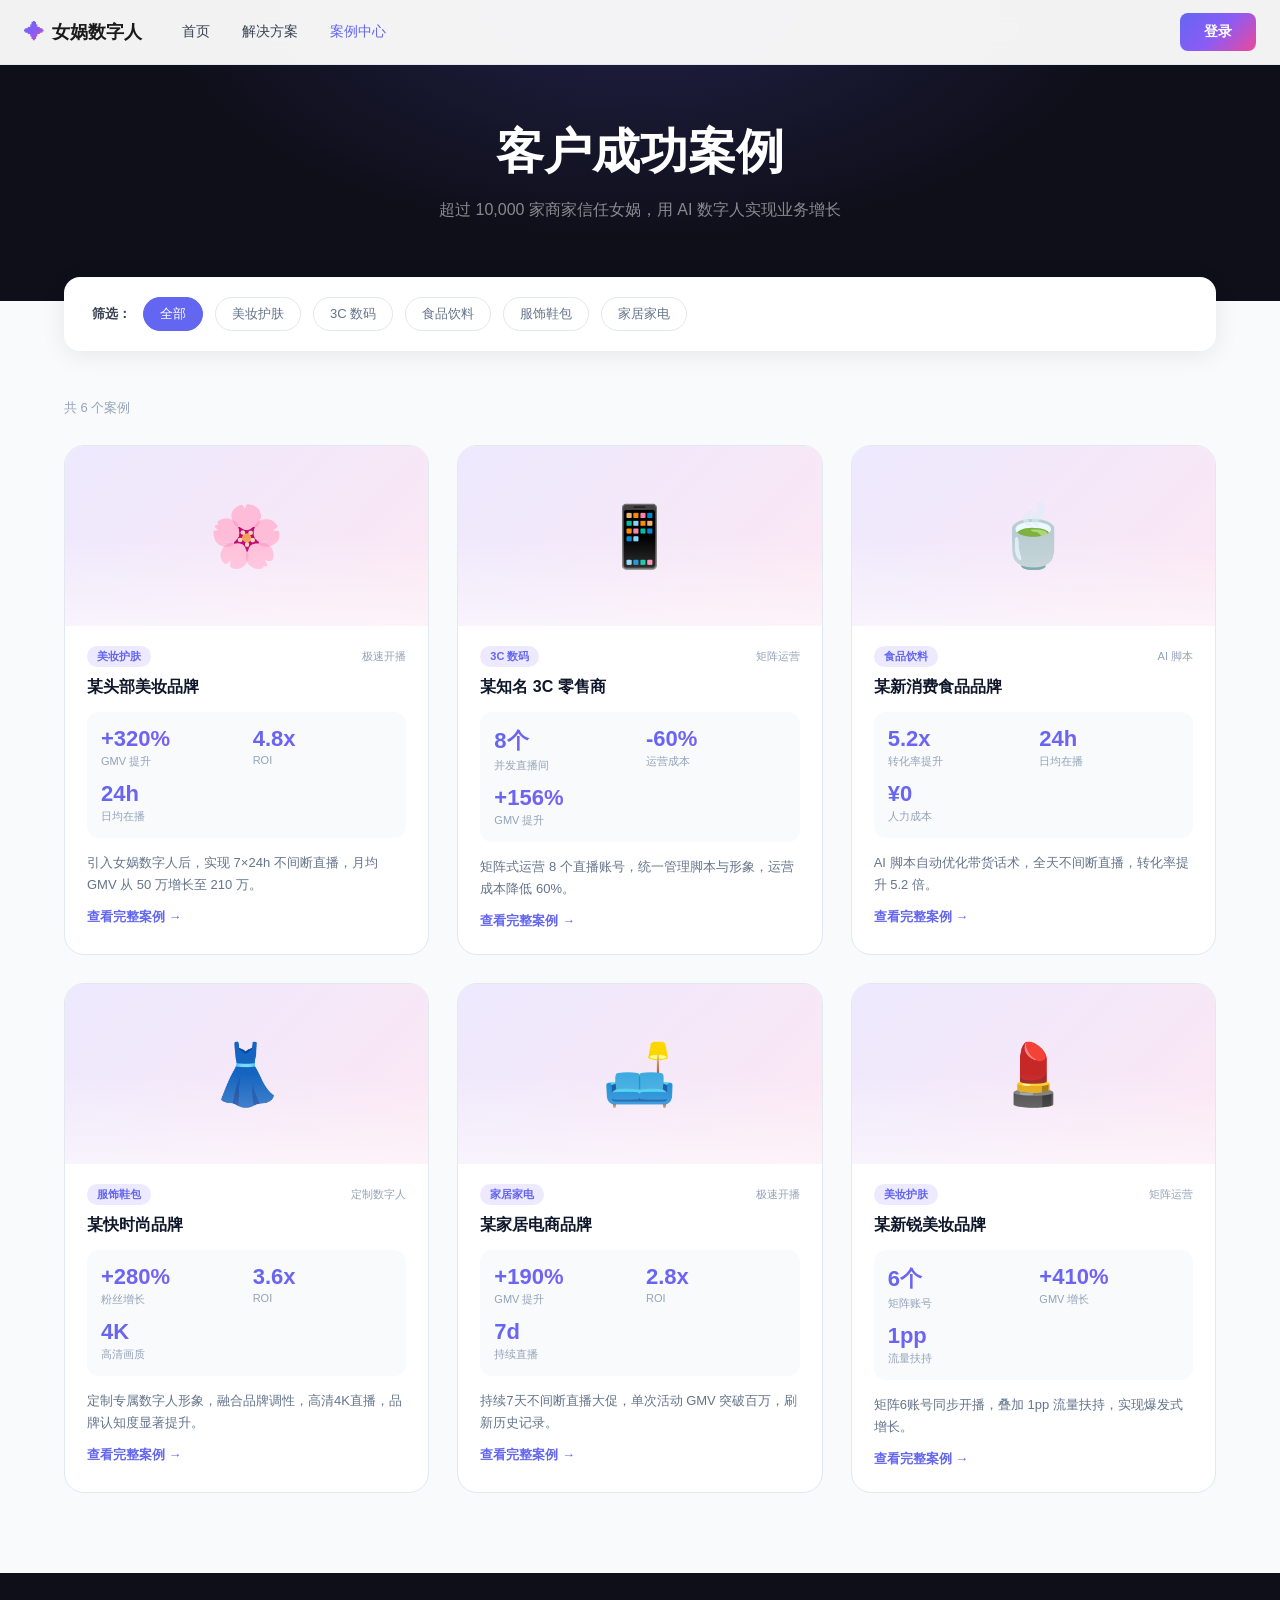
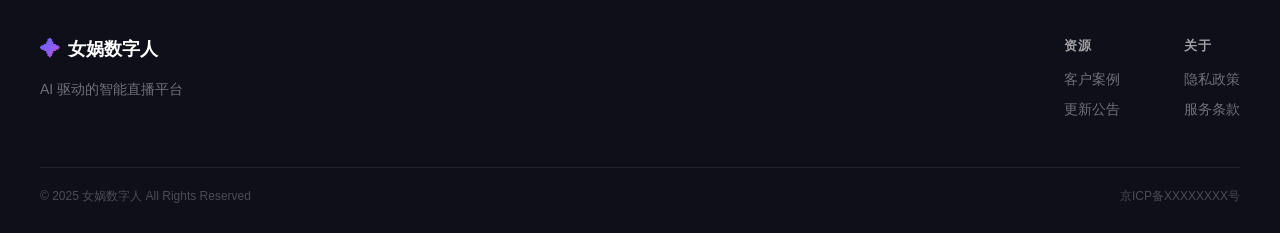
==== cases.html @ c49b46d4 "feat: nvwa prototype v4 - official website prototype" ====
<!DOCTYPE html>
<html lang="zh-CN">
<head>
  <meta charset="UTF-8" />
  <meta name="viewport" content="width=device-width, initial-scale=1.0" />
  <title>案例中心 — 女娲数字人</title>
  <link rel="stylesheet" href="style.css" />
  <style>
    body { background: #f8fafc; }

    /* Hero */
    .cases-hero { background: var(--dark); padding: 120px 24px 80px; text-align: center; position: relative; overflow: hidden; }
    .cases-hero::before { content:''; position:absolute; inset:0; background: radial-gradient(ellipse 800px 400px at 50% 0%, rgba(99,102,241,.2) 0%, transparent 60%); }
    .cases-hero h1 { font-size: 48px; font-weight: 800; color: #fff; margin-bottom: 16px; position: relative; }
    .cases-hero p { font-size: 16px; color: rgba(255,255,255,.5); position: relative; }

    /* Filter */
    .filter-bar { max-width: 1200px; margin: -24px auto 0; padding: 0 24px; position: relative; z-index: 2; }
    .filter-inner { background: #fff; border-radius: 16px; padding: 20px 28px; box-shadow: 0 4px 24px rgba(0,0,0,.08); display: flex; align-items: center; gap: 12px; flex-wrap: wrap; }
    .filter-label { font-size: 13px; font-weight: 600; color: #374151; flex-shrink: 0; }
    .filter-btn { padding: 7px 16px; border-radius: 50px; font-size: 13px; font-weight: 500; border: 1.5px solid #e2e8f0; background: #fff; color: #64748b; cursor: pointer; transition: all .15s; }
    .filter-btn:hover { border-color: #6366f1; color: #6366f1; }
    .filter-btn.active { background: #6366f1; border-color: #6366f1; color: #fff; }

    /* Grid */
    .cases-main { max-width: 1200px; margin: 48px auto 80px; padding: 0 24px; }
    .cases-count { font-size: 13px; color: #94a3b8; margin-bottom: 28px; }
    .cases-grid-main { display: grid; grid-template-columns: repeat(3, 1fr); gap: 28px; }
    @media (max-width: 1000px) { .cases-grid-main { grid-template-columns: repeat(2, 1fr); } }
    @media (max-width: 600px) { .cases-grid-main { grid-template-columns: 1fr; } }

    .case-card-main {
      background: #fff;
      border: 1.5px solid #e2e8f0;
      border-radius: 20px;
      overflow: hidden;
      cursor: pointer;
      transition: all .25s;
    }
    .case-card-main:hover { border-color: #6366f1; transform: translateY(-4px); box-shadow: 0 16px 48px rgba(99,102,241,.1); }

    .case-card-img {
      height: 180px;
      background: linear-gradient(135deg, #ede9fe 0%, #fce7f3 100%);
      display: flex;
      align-items: center;
      justify-content: center;
      font-size: 60px;
      position: relative;
      overflow: hidden;
    }
    .case-card-img::after {
      content: '';
      position: absolute;
      inset: 0;
      background: linear-gradient(0deg, rgba(255,255,255,.5) 0%, transparent 50%);
    }

    .case-card-body { padding: 20px 22px 24px; }
    .case-card-header { display: flex; align-items: center; justify-content: space-between; margin-bottom: 10px; }
    .case-card-industry { font-size: 11px; background: #ede9fe; color: #6366f1; padding: 3px 10px; border-radius: 50px; font-weight: 600; }
    .case-card-type { font-size: 11px; color: #94a3b8; }
    .case-card-name { font-size: 16px; font-weight: 700; color: #0f172a; margin-bottom: 14px; }
    .case-card-metrics { display: grid; grid-template-columns: 1fr 1fr; gap: 12px; margin-bottom: 14px; padding: 14px; background: #f8fafc; border-radius: 12px; }
    .ccm-val { font-size: 22px; font-weight: 800; background: linear-gradient(135deg,#6366f1,#8b5cf6); -webkit-background-clip: text; -webkit-text-fill-color: transparent; background-clip: text; }
    .ccm-label { font-size: 11px; color: #94a3b8; margin-top: 2px; }
    .case-card-desc { font-size: 13px; color: #64748b; line-height: 1.7; }
    .case-read-more { display: inline-block; margin-top: 12px; font-size: 13px; color: #6366f1; font-weight: 600; }

    /* Detail modal */
    .detail-modal-overlay {
      position: fixed; inset: 0; background: rgba(0,0,0,.55); backdrop-filter: blur(4px);
      z-index: 9999; display: flex; align-items: center; justify-content: center;
      animation: fadeIn .2s;
    }
    .detail-modal {
      background: #fff; border-radius: 24px; width: calc(100% - 48px); max-width: 760px;
      max-height: 85vh; overflow-y: auto; padding: 48px; position: relative;
      animation: slideUp .3s ease;
    }
    .dm-close { position: absolute; top: 16px; right: 20px; font-size: 24px; color: #94a3b8; background: none; border: none; cursor: pointer; line-height: 1; }
    .dm-close:hover { color: #374151; }
    .dm-industry { display: inline-block; font-size: 12px; background: #ede9fe; color: #6366f1; padding: 4px 12px; border-radius: 50px; margin-bottom: 16px; font-weight: 600; }
    .dm-title { font-size: 28px; font-weight: 800; color: #0f172a; margin-bottom: 12px; }
    .dm-sub { font-size: 14px; color: #64748b; margin-bottom: 32px; line-height: 1.7; }
    .dm-metrics { display: grid; grid-template-columns: repeat(3, 1fr); gap: 16px; margin-bottom: 32px; }
    .dm-metric { background: #f8fafc; border-radius: 12px; padding: 16px; text-align: center; }
    .dm-metric-val { font-size: 24px; font-weight: 800; background: linear-gradient(135deg,#6366f1,#8b5cf6); -webkit-background-clip: text; -webkit-text-fill-color: transparent; background-clip: text; }
    .dm-metric-label { font-size: 12px; color: #94a3b8; margin-top: 4px; }
    .dm-section { font-size: 16px; font-weight: 700; color: #0f172a; margin-bottom: 12px; }
    .dm-body { font-size: 14px; color: #374151; line-height: 1.9; }

    @keyframes slideUp { from { opacity: 0; transform: translateY(24px); } to { opacity: 1; transform: translateY(0); } }
    @keyframes fadeIn { from { opacity: 0; } to { opacity: 1; } }
  </style>
</head>
<body>

<!-- Navbar -->
<header class="navbar" id="navbar">
  <div class="navbar-inner">
    <a href="index.html" class="nav-logo">
      <span class="logo-icon">✦</span>
      <span class="logo-text">女娲数字人</span>
    </a>
    <nav class="nav-links">
      <a href="index.html" class="nav-link">首页</a>
      <a href="solution.html" class="nav-link">解决方案</a>
      <a href="cases.html" class="nav-link active">案例中心</a>
    </nav>
    <div class="nav-cta">
      <div id="navLoggedOut"><button class="btn-primary" onclick="goLogin()">登录</button></div>
      <div id="navLoggedIn" style="display:none;align-items:center;gap:12px">
        <a href="console.html" class="btn-outline">控制台</a>
      </div>
    </div>
  </div>
</header>

<!-- Hero -->
<div class="cases-hero">
  <h1>客户成功案例</h1>
  <p>超过 10,000 家商家信任女娲，用 AI 数字人实现业务增长</p>
</div>

<!-- Filter -->
<div class="filter-bar">
  <div class="filter-inner">
    <span class="filter-label">筛选：</span>
    <button class="filter-btn active" onclick="filterCases('all', this)">全部</button>
    <button class="filter-btn" onclick="filterCases('beauty', this)">美妆护肤</button>
    <button class="filter-btn" onclick="filterCases('3c', this)">3C 数码</button>
    <button class="filter-btn" onclick="filterCases('food', this)">食品饮料</button>
    <button class="filter-btn" onclick="filterCases('fashion', this)">服饰鞋包</button>
    <button class="filter-btn" onclick="filterCases('home', this)">家居家电</button>
  </div>
</div>

<!-- Grid -->
<div class="cases-main">
  <div class="cases-count" id="casesCount">共 6 个案例</div>
  <div class="cases-grid-main" id="casesGrid">
    <!-- rendered by JS -->
  </div>
</div>

<!-- Detail modal -->
<div id="detailModal" style="display:none"></div>

<!-- Footer -->
<footer class="footer">
  <div class="footer-inner">
    <div class="footer-brand">
      <div class="footer-logo"><span class="logo-icon">✦</span><span class="logo-text">女娲数字人</span></div>
      <p class="footer-desc">AI 驱动的智能直播平台</p>
    </div>
    <div class="footer-links">
      <div class="footer-col">
        <h5>资源</h5>
        <a href="cases.html">客户案例</a>
        <a href="#">更新公告</a>
      </div>
      <div class="footer-col">
        <h5>关于</h5>
        <a href="privacy.html">隐私政策</a>
        <a href="terms.html">服务条款</a>
      </div>
    </div>
  </div>
  <div class="footer-bottom">
    <span>© 2025 女娲数字人 All Rights Reserved</span>
    <span>京ICP备XXXXXXXX号</span>
  </div>
</footer>

<script src="app.js"></script>
<script>
const CASES_DATA = [
  { id: 'case1', category: 'beauty', emoji: '🌸', industry: '美妆护肤', type: '极速开播', name: '某头部美妆品牌', metrics: ['+320%', '4.8x', '24h'], metricLabels: ['GMV 提升', 'ROI', '日均在播'], desc: '引入女娲数字人后，实现 7×24h 不间断直播，月均 GMV 从 50 万增长至 210 万。', detail: '该品牌原有直播团队每日只能播出8小时，引入女娲数字人后实现全天候直播，配合AI脚本优化，ROI从1.5提升至4.8，月均GMV从50万增至210万元。' },
  { id: 'case2', category: '3c', emoji: '📱', industry: '3C 数码', type: '矩阵运营', name: '某知名 3C 零售商', metrics: ['8个', '-60%', '+156%'], metricLabels: ['并发直播间', '运营成本', 'GMV 提升'], desc: '矩阵式运营 8 个直播账号，统一管理脚本与形象，运营成本降低 60%。', detail: '借助女娲高级版矩阵开播能力，商家实现了8个账号同步开播，统一脚本管理大幅降低运营人力，月均GMV实现156%增长，成为行业标杆案例。' },
  { id: 'case3', category: 'food', emoji: '🍵', industry: '食品饮料', type: 'AI 脚本', name: '某新消费食品品牌', metrics: ['5.2x', '24h', '¥0'], metricLabels: ['转化率提升', '日均在播', '人力成本'], desc: 'AI 脚本自动优化带货话术，全天不间断直播，转化率提升 5.2 倍。', detail: '品牌原先需要3名主播轮流，引入女娲后人力成本归零，AI脚本针对食品品类深度优化，购物车点击率提升5.2倍，好评率也显著提升。' },
  { id: 'case4', category: 'fashion', emoji: '👗', industry: '服饰鞋包', type: '定制数字人', name: '某快时尚品牌', metrics: ['+280%', '3.6x', '4K'], metricLabels: ['粉丝增长', 'ROI', '高清画质'], desc: '定制专属数字人形象，融合品牌调性，高清4K直播，品牌认知度显著提升。', detail: '基于高级版定制能力，品牌复刻了明星代言人的形象数字人，配合4K高清直播和专业灯光模拟，直播间视觉质感大幅提升，粉丝增长280%。' },
  { id: 'case5', category: 'home', emoji: '🛋️', industry: '家居家电', type: '极速开播', name: '某家居电商品牌', metrics: ['+190%', '2.8x', '7d'], metricLabels: ['GMV 提升', 'ROI', '持续直播'], desc: '持续7天不间断直播大促，单次活动 GMV 突破百万，刷新历史记录。', detail: '年货节期间，该品牌通过极速开播实现7天不间断直播大促，单次活动GMV破百万，同比增长190%，成为平台年货节家居品类TOP商家。' },
  { id: 'case6', category: 'beauty', emoji: '💄', industry: '美妆护肤', type: '矩阵运营', name: '某新锐美妆品牌', metrics: ['6个', '+410%', '1pp'], metricLabels: ['矩阵账号', 'GMV 增长', '流量扶持'], desc: '矩阵6账号同步开播，叠加 1pp 流量扶持，实现爆发式增长。', detail: '品牌从0起步，通过女娲高级版获得1pp流量扶持，同时矩阵运营6个账号，短短3个月GMV增长410%，成功跻身平台美妆品类头部商家。' },
];

function renderCases(filter) {
  const grid = document.getElementById('casesGrid');
  const countEl = document.getElementById('casesCount');
  const list = filter === 'all' ? CASES_DATA : CASES_DATA.filter(c => c.category === filter);

  countEl.textContent = `共 ${list.length} 个案例`;
  grid.innerHTML = list.map(c => `
    <div class="case-card-main" id="${c.id}" onclick="showDetail('${c.id}')">
      <div class="case-card-img">${c.emoji}</div>
      <div class="case-card-body">
        <div class="case-card-header">
          <span class="case-card-industry">${c.industry}</span>
          <span class="case-card-type">${c.type}</span>
        </div>
        <div class="case-card-name">${c.name}</div>
        <div class="case-card-metrics">
          ${c.metrics.map((v, i) => `
            <div>
              <div class="ccm-val">${v}</div>
              <div class="ccm-label">${c.metricLabels[i]}</div>
            </div>`).join('')}
        </div>
        <div class="case-card-desc">${c.desc}</div>
        <span class="case-read-more">查看完整案例 →</span>
      </div>
    </div>`).join('');
}

function filterCases(filter, btn) {
  document.querySelectorAll('.filter-btn').forEach(b => b.classList.remove('active'));
  btn.classList.add('active');
  renderCases(filter);
}

function showDetail(id) {
  const c = CASES_DATA.find(x => x.id === id);
  if (!c) return;
  const modal = document.getElementById('detailModal');
  modal.innerHTML = `
    <div class="detail-modal-overlay" onclick="if(event.target===this)closeDetail()">
      <div class="detail-modal">
        <button class="dm-close" onclick="closeDetail()">×</button>
        <div class="dm-industry">${c.industry} · ${c.type}</div>
        <h2 class="dm-title">${c.name}</h2>
        <p class="dm-sub">${c.desc}</p>
        <div class="dm-metrics">
          ${c.metrics.map((v, i) => `
            <div class="dm-metric">
              <div class="dm-metric-val">${v}</div>
              <div class="dm-metric-label">${c.metricLabels[i]}</div>
            </div>`).join('')}
        </div>
        <div class="dm-section">案例详情</div>
        <div class="dm-body">${c.detail}</div>
        <div style="margin-top:32px">
          <button onclick="goLogin()" style="background:linear-gradient(135deg,#6366f1,#8b5cf6);color:#fff;padding:14px 40px;border:none;border-radius:12px;font-size:15px;font-weight:700;cursor:pointer;transition:all .2s">立即开始使用</button>
        </div>
      </div>
    </div>`;
  modal.style.display = 'block';
  document.body.style.overflow = 'hidden';
}

function closeDetail() {
  document.getElementById('detailModal').style.display = 'none';
  document.body.style.overflow = '';
}

document.addEventListener('DOMContentLoaded', () => {
  loadState();
  updateNavUI();
  initNavbarScroll();
  renderCases('all');

  // 从首页案例卡片点击跳转后，高亮对应卡片
  const hash = window.location.hash;
  if (hash) {
    const card = document.getElementById(hash.replace('#',''));
    if (card) { card.scrollIntoView({ behavior: 'smooth', block: 'center' }); showDetail(hash.replace('#','')); }
  }
});
</script>
</body>
</html>
---- style.css ----
/* ===== RESET & BASE ===== */
*, *::before, *::after { box-sizing: border-box; margin: 0; padding: 0; }
html { scroll-behavior: smooth; font-size: 16px; }
body { font-family: -apple-system, BlinkMacSystemFont, 'PingFang SC', 'Helvetica Neue', Arial, sans-serif; background: #fff; color: #1a1a1a; overflow-x: hidden; }
a { text-decoration: none; color: inherit; }
button { cursor: pointer; border: none; outline: none; }
ul { list-style: none; }

/* ===== COLORS ===== */
:root {
  --primary: #6366f1;
  --primary-dark: #4f46e5;
  --primary-light: #a5b4fc;
  --accent: #f43f5e;
  --gold: #f59e0b;
  --dark: #0f0f1a;
  --surface: #f8fafc;
  --border: #e2e8f0;
  --text-muted: #64748b;
  --gradient: linear-gradient(135deg, #6366f1 0%, #8b5cf6 50%, #ec4899 100%);
  --gradient-soft: linear-gradient(135deg, #ede9fe 0%, #fce7f3 100%);
}

/* ===== TYPOGRAPHY ===== */
.gradient-text {
  background: var(--gradient);
  -webkit-background-clip: text;
  -webkit-text-fill-color: transparent;
  background-clip: text;
}

/* ===== BUTTONS ===== */
.btn-primary {
  background: var(--gradient);
  color: #fff;
  padding: 10px 24px;
  border-radius: 8px;
  font-size: 14px;
  font-weight: 600;
  transition: opacity .2s, transform .2s;
}
.btn-primary:hover { opacity: .9; transform: translateY(-1px); }

.btn-outline {
  background: transparent;
  color: var(--primary);
  border: 1.5px solid var(--primary);
  padding: 9px 22px;
  border-radius: 8px;
  font-size: 14px;
  font-weight: 600;
  transition: all .2s;
}
.btn-outline:hover { background: var(--primary); color: #fff; }

.btn-lg { padding: 14px 40px; font-size: 16px; border-radius: 12px; }

.btn-hero-primary {
  background: var(--gradient);
  color: #fff;
  padding: 16px 44px;
  border-radius: 50px;
  font-size: 18px;
  font-weight: 700;
  box-shadow: 0 8px 32px rgba(99,102,241,.4);
  transition: all .25s;
}
.btn-hero-primary:hover { transform: translateY(-3px); box-shadow: 0 16px 40px rgba(99,102,241,.5); }

.btn-hero-ghost {
  background: rgba(255,255,255,.15);
  color: #fff;
  border: 1.5px solid rgba(255,255,255,.4);
  padding: 15px 36px;
  border-radius: 50px;
  font-size: 16px;
  font-weight: 600;
  backdrop-filter: blur(8px);
  transition: all .25s;
}
.btn-hero-ghost:hover { background: rgba(255,255,255,.25); }

/* ===== NAVBAR ===== */
.navbar {
  position: fixed;
  top: 0; left: 0; right: 0;
  z-index: 1000;
  background: rgba(255,255,255,.95);
  backdrop-filter: blur(12px);
  border-bottom: 1px solid var(--border);
  transition: box-shadow .3s;
}
.navbar.scrolled { box-shadow: 0 4px 24px rgba(0,0,0,.08); }
.navbar-inner {
  max-width: 1280px;
  margin: 0 auto;
  padding: 0 24px;
  height: 64px;
  display: flex;
  align-items: center;
  gap: 40px;
}

.nav-logo { display: flex; align-items: center; gap: 8px; font-weight: 800; font-size: 18px; color: #1a1a1a; flex-shrink: 0; }
.logo-icon { font-size: 20px; background: var(--gradient); -webkit-background-clip: text; -webkit-text-fill-color: transparent; background-clip: text; }

.nav-links { display: flex; align-items: center; gap: 32px; flex: 1; }
.nav-item { position: relative; }
.nav-link { font-size: 14px; font-weight: 500; color: #374151; cursor: pointer; display: flex; align-items: center; gap: 4px; padding: 8px 0; transition: color .2s; }
.nav-link:hover, .nav-link.active { color: var(--primary); }
.arrow-down { font-size: 10px; transition: transform .2s; }
.nav-item:hover .arrow-down { transform: rotate(180deg); }

.nav-dropdown {
  display: none;
  position: absolute;
  top: calc(100% + 4px);
  left: -12px;
  background: #fff;
  border: 1px solid var(--border);
  border-radius: 12px;
  padding: 8px 0;
  min-width: 160px;
  box-shadow: 0 8px 32px rgba(0,0,0,.1);
  z-index: 100;
}
.nav-item:hover .nav-dropdown { display: block; animation: fadeInDown .15s ease; }
.dropdown-item { display: block; padding: 10px 16px; font-size: 14px; color: #374151; transition: all .15s; }
.dropdown-item:hover { background: var(--surface); color: var(--primary); }

.nav-cta { margin-left: auto; flex-shrink: 0; }

/* Bell */
.bell-btn { position: relative; cursor: pointer; font-size: 20px; display: flex; align-items: center; }
.badge {
  position: absolute;
  top: -6px; right: -8px;
  background: var(--accent);
  color: #fff;
  font-size: 10px;
  font-weight: 700;
  min-width: 18px;
  height: 18px;
  border-radius: 9px;
  display: flex; align-items: center; justify-content: center;
  padding: 0 4px;
}

/* Avatar wrap */
.avatar-wrap { position: relative; cursor: pointer; }
.avatar {
  width: 36px; height: 36px;
  border-radius: 50%;
  background: var(--gradient);
  color: #fff;
  display: flex; align-items: center; justify-content: center;
  font-weight: 700; font-size: 14px;
}
.avatar-dropdown {
  display: none;
  position: absolute;
  top: calc(100% + 8px);
  right: 0;
  background: #fff;
  border: 1px solid var(--border);
  border-radius: 10px;
  padding: 8px 0;
  min-width: 140px;
  box-shadow: 0 8px 24px rgba(0,0,0,.1);
  z-index: 200;
}
.avatar-wrap:hover .avatar-dropdown { display: block; animation: fadeInDown .15s; }
.avatar-dropdown a { display: block; padding: 10px 16px; font-size: 14px; color: #374151; transition: all .15s; }
.avatar-dropdown a:hover { background: var(--surface); color: var(--primary); }

/* ===== HERO ===== */
.hero {
  min-height: 100vh;
  background: var(--dark);
  display: flex;
  align-items: center;
  justify-content: center;
  position: relative;
  overflow: hidden;
  padding-top: 64px;
}

/* Orbs */
.hero-bg { position: absolute; inset: 0; pointer-events: none; }
.hero-orb {
  position: absolute;
  border-radius: 50%;
  filter: blur(80px);
  opacity: .4;
  animation: float 8s ease-in-out infinite;
}
.orb1 { width: 600px; height: 600px; background: radial-gradient(#6366f1, transparent); top: -200px; right: -100px; animation-delay: 0s; }
.orb2 { width: 400px; height: 400px; background: radial-gradient(#ec4899, transparent); bottom: -100px; left: -100px; animation-delay: -3s; }
.orb3 { width: 300px; height: 300px; background: radial-gradient(#8b5cf6, transparent); top: 30%; left: 30%; animation-delay: -6s; }

/* Digital Human Silhouette */
.avatar-silhouette {
  position: absolute;
  right: 12%;
  top: 50%;
  transform: translateY(-50%);
  width: 280px; height: 420px;
  display: flex; align-items: center; justify-content: center;
  opacity: .6;
}
.sil-ring {
  position: absolute;
  border-radius: 50%;
  border: 1px solid rgba(99,102,241,.4);
  animation: ringPulse 4s ease-in-out infinite;
}
.ring1 { width: 300px; height: 300px; animation-delay: 0s; }
.ring2 { width: 380px; height: 380px; animation-delay: -.8s; }
.ring3 { width: 460px; height: 460px; animation-delay: -1.6s; }

.sil-body { position: absolute; display: flex; flex-direction: column; align-items: center; gap: 6px; }
.sil-head {
  width: 72px; height: 84px;
  background: linear-gradient(180deg, rgba(99,102,241,.8), rgba(139,92,246,.6));
  border-radius: 36px 36px 28px 28px;
  position: relative;
}
.sil-head::after {
  content: '';
  position: absolute;
  bottom: -6px; left: 50%;
  transform: translateX(-50%);
  width: 28px; height: 12px;
  background: rgba(139,92,246,.6);
  border-radius: 6px;
}
.sil-torso {
  width: 90px; height: 160px;
  background: linear-gradient(180deg, rgba(99,102,241,.6), rgba(139,92,246,.3));
  border-radius: 20px 20px 10px 10px;
}

.hero-content {
  position: relative;
  z-index: 2;
  max-width: 640px;
  padding: 0 24px;
  text-align: left;
  margin-left: calc(50vw - 640px);
}
@media (max-width: 1100px) { .hero-content { margin-left: auto; margin-right: auto; text-align: center; } .avatar-silhouette { display: none; } }

.hero-badge {
  display: inline-flex;
  align-items: center;
  gap: 6px;
  background: rgba(99,102,241,.15);
  border: 1px solid rgba(99,102,241,.3);
  color: #a5b4fc;
  padding: 6px 16px;
  border-radius: 50px;
  font-size: 13px;
  font-weight: 500;
  margin-bottom: 24px;
}

.hero-title {
  font-size: clamp(36px, 5vw, 64px);
  font-weight: 800;
  line-height: 1.15;
  color: #fff;
  margin-bottom: 20px;
  letter-spacing: -1px;
}

.hero-subtitle {
  font-size: 18px;
  color: rgba(255,255,255,.65);
  line-height: 1.7;
  margin-bottom: 40px;
}

.hero-stats {
  display: flex;
  align-items: center;
  gap: 24px;
  margin-bottom: 44px;
}
.stat-item { display: flex; flex-direction: column; gap: 4px; }
.stat-num { font-size: 28px; font-weight: 800; color: #fff; }
.stat-num sup { font-size: 14px; vertical-align: super; }
.stat-label { font-size: 12px; color: rgba(255,255,255,.5); }
.stat-divider { width: 1px; height: 40px; background: rgba(255,255,255,.15); }

.hero-actions { display: flex; align-items: center; gap: 16px; flex-wrap: wrap; }

/* Scroll hint */
.scroll-hint {
  position: absolute;
  bottom: 36px;
  left: 50%;
  transform: translateX(-50%);
  display: flex;
  flex-direction: column;
  align-items: center;
  gap: 8px;
  color: rgba(255,255,255,.4);
  font-size: 12px;
  z-index: 2;
}
.scroll-arrow {
  width: 20px; height: 20px;
  border-right: 2px solid rgba(255,255,255,.3);
  border-bottom: 2px solid rgba(255,255,255,.3);
  transform: rotate(45deg);
  animation: scrollBounce 1.6s ease-in-out infinite;
}

/* ===== SECTION COMMONS ===== */
section { padding: 100px 24px; }
.section-header { text-align: center; margin-bottom: 64px; }
.section-tag {
  display: inline-block;
  background: var(--gradient-soft);
  color: var(--primary);
  font-size: 12px;
  font-weight: 700;
  letter-spacing: .08em;
  text-transform: uppercase;
  padding: 5px 14px;
  border-radius: 50px;
  margin-bottom: 16px;
}
.section-title { font-size: clamp(28px, 3.5vw, 44px); font-weight: 800; color: #0f172a; letter-spacing: -0.5px; line-height: 1.2; }
.section-desc { font-size: 16px; color: var(--text-muted); margin-top: 12px; }

/* Light variant */
.section-header.light .section-title.light { color: #fff; }
.section-header.light .section-desc.light { color: rgba(255,255,255,.6); }
.section-desc.light { color: rgba(255,255,255,.6); }
.section-title.light { color: #fff; }
.tag-light { background: rgba(255,255,255,.15); color: rgba(255,255,255,.9); }

/* ===== BENEFITS SLIDER ===== */
.benefits { background: var(--surface); max-width: 100%; overflow: hidden; }
.benefits-slider {
  max-width: 1200px;
  margin: 0 auto;
  position: relative;
}
.benefits-track { overflow: hidden; }
.benefit-slide { display: none; animation: fadeIn .4s ease; }
.benefit-slide.active { display: block; }

.benefit-inner {
  display: grid;
  grid-template-columns: 1fr 1fr;
  gap: 80px;
  align-items: center;
  padding: 16px 0 48px;
}
@media (max-width: 900px) { .benefit-inner { grid-template-columns: 1fr; gap: 40px; } }

.benefit-tag {
  display: inline-block;
  background: var(--gradient-soft);
  color: var(--primary);
  font-size: 12px;
  font-weight: 700;
  padding: 4px 12px;
  border-radius: 50px;
  margin-bottom: 16px;
}
.benefit-title { font-size: 32px; font-weight: 800; color: #0f172a; line-height: 1.3; margin-bottom: 24px; }
.benefit-list { display: flex; flex-direction: column; gap: 14px; margin-bottom: 32px; }
.benefit-list li { display: flex; align-items: flex-start; gap: 10px; font-size: 15px; color: #374151; }
.check { color: var(--primary); font-weight: 700; flex-shrink: 0; }

/* Data compare bars */
.data-compare { display: flex; flex-direction: column; gap: 16px; }
.compare-row { display: flex; align-items: center; gap: 12px; }
.compare-label { font-size: 12px; color: var(--text-muted); width: 130px; flex-shrink: 0; }
.compare-bar-wrap { flex: 1; background: #e2e8f0; border-radius: 4px; overflow: hidden; height: 28px; }
.compare-bar { height: 100%; border-radius: 4px; display: flex; align-items: center; padding-left: 10px; font-size: 12px; font-weight: 600; color: #fff; transition: width 1.2s ease; }
.bar-bad { background: linear-gradient(90deg, #94a3b8, #cbd5e1); }
.bar-good { background: var(--gradient); }

/* Mockup */
.mockup-screen {
  background: #1e293b;
  border-radius: 16px;
  padding: 12px;
  box-shadow: 0 24px 60px rgba(0,0,0,.2);
}
.mockup-header { display: flex; align-items: center; gap: 6px; margin-bottom: 12px; }
.dot-r, .dot-y, .dot-g { width: 10px; height: 10px; border-radius: 50%; }
.dot-r { background: #ef4444; }
.dot-y { background: #f59e0b; }
.dot-g { background: #22c55e; }

.mockup-live { background: #0f172a; border-radius: 10px; padding: 16px; }
.live-badge { display: inline-block; background: rgba(239,68,68,.2); color: #ef4444; font-size: 12px; padding: 4px 10px; border-radius: 50px; margin-bottom: 20px; font-weight: 600; }
.live-avatar-wrap { display: flex; justify-content: center; margin-bottom: 20px; }
.live-avatar-inner { position: relative; width: 80px; height: 120px; }
.live-head { width: 50px; height: 56px; background: linear-gradient(180deg, #818cf8, #6366f1); border-radius: 25px; margin: 0 auto 6px; }
.live-body { width: 70px; height: 64px; background: linear-gradient(180deg, #6366f1, #4f46e5); border-radius: 12px; margin: 0 auto; }
.live-pulse {
  position: absolute;
  inset: -10px;
  border-radius: 50%;
  border: 2px solid rgba(99,102,241,.4);
  animation: livePulse 2s ease-in-out infinite;
}
.live-stats-row { display: flex; justify-content: space-around; font-size: 11px; color: rgba(255,255,255,.6); }

/* Matrix */
.matrix-stats { display: flex; gap: 24px; flex-wrap: wrap; }
.m-stat { display: flex; flex-direction: column; gap: 4px; }
.m-num { font-size: 28px; font-weight: 800; background: var(--gradient); -webkit-background-clip: text; -webkit-text-fill-color: transparent; background-clip: text; }
.m-label { font-size: 12px; color: var(--text-muted); }

.matrix-grid { display: grid; grid-template-columns: 1fr 1fr; gap: 12px; margin-bottom: 16px; }
.matrix-cell {
  background: #fff;
  border: 2px solid var(--border);
  border-radius: 12px;
  padding: 16px;
  display: flex;
  align-items: center;
  gap: 10px;
  font-size: 13px;
  color: #374151;
}
.matrix-cell.active { border-color: var(--primary); background: #f5f3ff; }
.matrix-cell.standby { border-color: var(--border); }
.mc-dot { width: 8px; height: 8px; border-radius: 50%; background: #22c55e; flex-shrink: 0; animation: blink 1.5s infinite; }
.mc-dot.standby { background: #94a3b8; animation: none; }
.mc-label { font-size: 12px; line-height: 1.5; }
.mc-label small { color: var(--text-muted); }
.matrix-arrow { text-align: center; color: var(--text-muted); margin: 8px 0; }
.matrix-dashboard {
  background: #0f172a;
  color: #fff;
  border-radius: 10px;
  padding: 12px 16px;
  display: flex;
  justify-content: space-around;
  font-size: 13px;
}

/* Avatar grid */
.avatar-grid { display: grid; grid-template-columns: repeat(2, 1fr); gap: 12px; }
.av-card {
  background: #fff;
  border: 1.5px solid var(--border);
  border-radius: 14px;
  padding: 20px 12px;
  text-align: center;
  position: relative;
  transition: all .2s;
  cursor: pointer;
}
.av-card:hover, .av-card.featured { border-color: var(--primary); box-shadow: 0 4px 20px rgba(99,102,241,.15); }
.av-head { width: 56px; height: 68px; border-radius: 28px 28px 20px 20px; margin: 0 auto 10px; }
.style1 { background: linear-gradient(180deg, #fda4af, #fb7185); }
.style2 { background: linear-gradient(180deg, #818cf8, #6366f1); }
.style3 { background: linear-gradient(180deg, #6ee7b7, #10b981); }
.style4 { background: linear-gradient(180deg, #fcd34d, #f59e0b); }
.av-name { font-size: 11px; color: var(--text-muted); }
.av-badge { position: absolute; top: 8px; right: 8px; background: var(--accent); color: #fff; font-size: 10px; padding: 2px 6px; border-radius: 50px; }
.av-more { grid-column: span 2; background: var(--gradient-soft); border: 1.5px dashed var(--primary-light); border-radius: 14px; padding: 16px; text-align: center; color: var(--primary); font-weight: 700; font-size: 14px; display: flex; align-items: center; justify-content: center; }

/* Slider controls */
.slider-dots { display: flex; justify-content: center; gap: 8px; margin-bottom: 40px; }
.dot { width: 8px; height: 8px; border-radius: 50%; background: var(--border); border: none; padding: 0; transition: all .2s; }
.dot.active { background: var(--primary); width: 24px; border-radius: 4px; }
.slider-arrow {
  position: absolute;
  top: 50%;
  transform: translateY(-50%);
  width: 44px; height: 44px;
  background: #fff;
  border: 1.5px solid var(--border);
  border-radius: 50%;
  font-size: 22px;
  color: #374151;
  display: flex; align-items: center; justify-content: center;
  z-index: 5;
  transition: all .2s;
}
.slider-arrow:hover { border-color: var(--primary); color: var(--primary); }
.arrow-left { left: -60px; }
.arrow-right { right: -60px; }

/* ===== AI CAPABILITIES ===== */
.ai-capabilities { background: #fff; }
.cap-grid { max-width: 1200px; margin: 0 auto; display: grid; grid-template-columns: repeat(4, 1fr); gap: 24px; }
@media (max-width: 900px) { .cap-grid { grid-template-columns: repeat(2, 1fr); } }

.cap-item {
  background: var(--surface);
  border: 1.5px solid var(--border);
  border-radius: 20px;
  padding: 36px 24px;
  text-align: center;
  position: static;
  cursor: pointer;
  transition: border-color .25s, box-shadow .25s;
  /* 不用 transform，避免创建 stacking context 裁切弹窗 */
}
.cap-item:hover { border-color: var(--primary); box-shadow: 0 8px 32px rgba(99,102,241,.12); }
.cap-icon { font-size: 40px; margin-bottom: 16px; display: block; }
.cap-item h4 { font-size: 16px; font-weight: 700; color: #0f172a; margin-bottom: 10px; }
.cap-item p { font-size: 13px; color: var(--text-muted); line-height: 1.6; }

/* Popup — 改用 fixed 定位避免被父级 stacking context 裁切 */
.cap-popup {
  display: none;
  position: fixed;   /* fixed 脱离所有父级 */
  width: 300px;
  max-width: calc(100vw - 32px);
  background: #fff;
  border: 1.5px solid var(--border);
  border-radius: 16px;
  padding: 20px;
  box-shadow: 0 16px 48px rgba(0,0,0,.15);
  z-index: 9990;
  text-align: left;
  pointer-events: none;
  /* 位置由 JS 动态设置 */
}
.cap-item:hover .cap-popup { display: block; animation: fadeInUpFixed .18s ease; }
.popup-title { font-size: 14px; font-weight: 700; color: #0f172a; margin-bottom: 12px; }
.popup-desc { font-size: 12px; color: var(--text-muted); margin-top: 12px; line-height: 1.6; }

/* Popup demos */
.popup-demo { background: var(--surface); border-radius: 10px; padding: 16px; margin-bottom: 12px; }

/* Avatar demo */
.demo-avatar { display: flex; justify-content: center; }
.demo-avatar-anim { text-align: center; }
.da-head { width: 48px; height: 56px; background: var(--gradient); border-radius: 24px; margin: 0 auto 6px; animation: headBob .8s ease-in-out infinite alternate; }
.da-body { width: 64px; height: 56px; background: linear-gradient(180deg, #818cf8, #4f46e5); border-radius: 10px; margin: 0 auto 8px; }
.da-wave { font-size: 11px; color: var(--text-muted); animation: fadeIn 1s ease infinite alternate; }

/* Voice demo */
.voice-bars { display: flex; align-items: flex-end; gap: 4px; height: 48px; justify-content: center; margin-bottom: 12px; }
.vb { width: 6px; background: var(--gradient); border-radius: 3px; }
.b1 { height: 20px; animation: voiceBar .6s .0s ease-in-out infinite alternate; }
.b2 { height: 36px; animation: voiceBar .6s .1s ease-in-out infinite alternate; }
.b3 { height: 28px; animation: voiceBar .6s .2s ease-in-out infinite alternate; }
.b4 { height: 44px; animation: voiceBar .6s .3s ease-in-out infinite alternate; }
.b5 { height: 32px; animation: voiceBar .6s .4s ease-in-out infinite alternate; }
.b6 { height: 22px; animation: voiceBar .6s .5s ease-in-out infinite alternate; }
.b7 { height: 16px; animation: voiceBar .6s .6s ease-in-out infinite alternate; }
.voice-styles { display: flex; gap: 6px; flex-wrap: wrap; }
.vs { font-size: 11px; padding: 3px 8px; border-radius: 50px; background: var(--border); color: var(--text-muted); }
.vs.active { background: var(--gradient); color: #fff; }

/* Script demo */
.demo-script { font-size: 12px; }
.script-typewriter { color: var(--text-muted); margin-bottom: 8px; }
.script-result { background: #fff; border: 1px solid var(--border); border-radius: 8px; padding: 10px; font-size: 12px; color: #374151; line-height: 1.6; }

/* Interact demo */
.barrage-stream { display: flex; flex-direction: column; gap: 6px; }
.barrage-item { background: #fff; border-radius: 8px; padding: 6px 10px; font-size: 11px; color: #374151; }
.barrage-item.ai { background: var(--gradient-soft); color: var(--primary); font-weight: 600; }

/* ===== FAST LAUNCH ===== */
.fast-launch {
  background: var(--dark);
  position: relative;
  overflow: hidden;
}
.fast-launch::before {
  content: '';
  position: absolute;
  inset: 0;
  background: radial-gradient(ellipse at 50% 0%, rgba(99,102,241,.2) 0%, transparent 60%);
}

.steps-container {
  max-width: 1200px;
  margin: 0 auto;
  display: flex;
  align-items: flex-start;
  gap: 0;
  position: relative;
  z-index: 1;
}
.step-item { flex: 1; display: flex; align-items: flex-start; gap: 0; }
.step-content { flex: 1; }
.step-num { font-size: 64px; font-weight: 900; color: rgba(99,102,241,.2); line-height: 1; margin-bottom: 16px; padding-right: 16px; }
.step-content h4 { font-size: 18px; font-weight: 700; color: #fff; margin-bottom: 8px; }
.step-content p { font-size: 13px; color: rgba(255,255,255,.5); line-height: 1.6; margin-bottom: 20px; }
.step-arrow { font-size: 24px; color: rgba(99,102,241,.4); padding: 60px 20px 0; flex-shrink: 0; }

/* Step screen mockup */
.step-screen {
  background: #1e293b;
  border: 1px solid rgba(255,255,255,.1);
  border-radius: 12px;
  padding: 12px;
}
.step-screen-inner { background: #0f172a; border-radius: 8px; padding: 14px; min-height: 80px; }
.ss-title { font-size: 11px; color: rgba(255,255,255,.5); margin-bottom: 10px; font-weight: 600; }
.ss-grid { display: flex; gap: 6px; }
.ss-av { width: 28px; height: 36px; background: #1e293b; border-radius: 6px; border: 1.5px solid rgba(99,102,241,.2); }
.ss-av.ss-selected { border-color: var(--primary); background: rgba(99,102,241,.2); display: flex; align-items: center; justify-content: center; font-size: 12px; color: var(--primary); }
.ss-lines { display: flex; flex-direction: column; gap: 6px; }
.ss-line { height: 8px; background: rgba(255,255,255,.1); border-radius: 4px; }
.ss-line.short { width: 60%; }
.ss-account { display: flex; justify-content: space-between; align-items: center; font-size: 12px; color: rgba(255,255,255,.7); }
.ss-check { color: #22c55e; font-weight: 600; }
.live-indicator-mini { display: flex; align-items: center; gap: 6px; font-size: 12px; color: rgba(255,255,255,.6); margin-top: 8px; }
.lim-dot { width: 6px; height: 6px; border-radius: 50%; background: #ef4444; animation: blink 1s infinite; }

/* ===== SOLUTION ===== */
.solution { background: var(--surface); }

.plan-cards {
  max-width: 900px;
  margin: 0 auto 64px;
  display: grid;
  grid-template-columns: 1fr 1fr;
  gap: 32px;
}
@media (max-width: 700px) { .plan-cards { grid-template-columns: 1fr; } }

.plan-card {
  border-radius: 24px;
  padding: 40px 36px;
  position: relative;
  overflow: hidden;
  transition: transform .2s;
}
.plan-card:hover { transform: translateY(-4px); }
.plan-self { background: #fff; border: 2px solid var(--primary); box-shadow: 0 8px 40px rgba(99,102,241,.12); }
.plan-pro { background: var(--dark); border: 2px solid rgba(255,255,255,.1); }

.plan-badge {
  display: inline-block;
  font-size: 11px;
  font-weight: 700;
  padding: 4px 12px;
  border-radius: 50px;
  margin-bottom: 20px;
  background: var(--gradient-soft);
  color: var(--primary);
}
.badge-pro { background: rgba(255,255,255,.1); color: rgba(255,255,255,.7); }

.plan-icon { font-size: 40px; margin-bottom: 12px; display: block; }
.plan-name { font-size: 28px; font-weight: 800; margin-bottom: 6px; }
.plan-self .plan-name { color: #0f172a; }
.plan-pro .plan-name { color: #fff; }
.plan-tagline { font-size: 14px; color: var(--text-muted); margin-bottom: 24px; }
.plan-pro .plan-tagline { color: rgba(255,255,255,.5); }

.plan-price { margin-bottom: 28px; }
.price-num { font-size: 48px; font-weight: 900; }
.plan-self .price-num { background: var(--gradient); -webkit-background-clip: text; -webkit-text-fill-color: transparent; background-clip: text; }
.plan-pro .price-num { color: #fff; font-size: 32px; }
.price-unit { font-size: 14px; color: var(--text-muted); margin-left: 4px; }
.plan-pro .price-unit { color: rgba(255,255,255,.4); }

.plan-benefits { display: flex; flex-direction: column; gap: 12px; margin-bottom: 36px; font-size: 14px; }
.plan-self .plan-benefits li { color: #374151; }
.plan-pro .plan-benefits li { color: rgba(255,255,255,.7); }

.btn-plan-primary { width: 100%; padding: 14px; background: var(--gradient); color: #fff; font-size: 15px; font-weight: 700; border-radius: 12px; transition: all .2s; }
.btn-plan-primary:hover { opacity: .9; transform: translateY(-2px); }
.btn-plan-ghost { width: 100%; padding: 14px; background: transparent; color: rgba(255,255,255,.7); border: 1.5px solid rgba(255,255,255,.2); font-size: 15px; font-weight: 600; border-radius: 12px; transition: all .2s; }
.btn-plan-ghost:hover { border-color: rgba(255,255,255,.5); color: #fff; }

.plan-note { text-align: center; font-size: 12px; color: var(--text-muted); margin-top: 16px; }

/* Compare table */
.compare-table-wrap {
  max-width: 800px;
  margin: 0 auto;
  background: #fff;
  border-radius: 20px;
  padding: 32px;
  border: 1px solid var(--border);
  box-shadow: 0 4px 24px rgba(0,0,0,.04);
}
.compare-table { width: 100%; border-collapse: collapse; }
.compare-table th {
  padding: 12px 20px;
  text-align: center;
  font-size: 14px;
  font-weight: 700;
  color: var(--primary);
  border-bottom: 2px solid var(--border);
}
.compare-table th:first-child { text-align: left; color: #374151; }
.compare-table td { padding: 12px 20px; text-align: center; font-size: 14px; color: #374151; border-bottom: 1px solid var(--border); }
.compare-table td:first-child { text-align: left; font-weight: 500; }
.compare-table tr:last-child td { border-bottom: none; }
.compare-table tr:hover { background: var(--surface); }
.check-cell { color: #22c55e; font-weight: 700; font-size: 18px; }
.dash-cell { color: #d1d5db; font-size: 18px; }

/* ===== CASES ===== */
.cases { background: #fff; }
.cases-grid { max-width: 1200px; margin: 0 auto; display: grid; grid-template-columns: repeat(3, 1fr); gap: 28px; }
@media (max-width: 900px) { .cases-grid { grid-template-columns: 1fr; } }

.case-card {
  background: var(--surface);
  border: 1.5px solid var(--border);
  border-radius: 20px;
  padding: 28px;
  cursor: pointer;
  transition: all .25s;
}
.case-card:hover { border-color: var(--primary); transform: translateY(-4px); box-shadow: 0 12px 40px rgba(99,102,241,.1); }
.case-header { display: flex; justify-content: space-between; align-items: center; margin-bottom: 16px; }
.case-industry { font-size: 12px; background: var(--gradient-soft); color: var(--primary); padding: 3px 10px; border-radius: 50px; font-weight: 600; }
.case-tag { font-size: 11px; background: var(--surface); border: 1px solid var(--border); color: var(--text-muted); padding: 3px 8px; border-radius: 50px; }
.case-logo { font-size: 40px; margin-bottom: 12px; }
.case-name { font-size: 16px; font-weight: 700; color: #0f172a; margin-bottom: 16px; }
.case-metrics { display: flex; gap: 20px; margin-bottom: 14px; }
.metric { display: flex; flex-direction: column; gap: 2px; }
.metric-val { font-size: 22px; font-weight: 800; background: var(--gradient); -webkit-background-clip: text; -webkit-text-fill-color: transparent; background-clip: text; }
.metric-label { font-size: 11px; color: var(--text-muted); }
.case-desc { font-size: 13px; color: #64748b; line-height: 1.7; margin-bottom: 16px; }
.case-link { font-size: 13px; color: var(--primary); font-weight: 600; }

/* ===== FAQ ===== */
.faq { background: var(--surface); }
.faq-list { max-width: 760px; margin: 0 auto; display: flex; flex-direction: column; gap: 12px; }
.faq-item { background: #fff; border: 1.5px solid var(--border); border-radius: 14px; overflow: hidden; transition: border-color .2s; }
.faq-item.open { border-color: var(--primary); }
.faq-q {
  display: flex;
  justify-content: space-between;
  align-items: center;
  padding: 20px 24px;
  cursor: pointer;
  font-size: 15px;
  font-weight: 600;
  color: #0f172a;
}
.faq-arrow { font-size: 22px; color: var(--primary); font-weight: 300; transition: transform .2s; flex-shrink: 0; }
.faq-item.open .faq-arrow { transform: rotate(45deg); }
.faq-a {
  display: none;
  padding: 0 24px 20px;
  font-size: 14px;
  color: var(--text-muted);
  line-height: 1.8;
  border-top: 1px solid var(--border);
  padding-top: 16px;
}
.faq-item.open .faq-a { display: block; animation: fadeIn .25s ease; }
.faq-footer { text-align: center; margin-top: 40px; font-size: 14px; color: var(--text-muted); }
.faq-footer a { color: var(--primary); font-weight: 600; }

/* ===== FOOTER ===== */
.footer { background: var(--dark); padding: 64px 24px 0; }
.footer-inner { max-width: 1200px; margin: 0 auto; display: grid; grid-template-columns: 1fr auto; gap: 80px; padding-bottom: 48px; border-bottom: 1px solid rgba(255,255,255,.08); }
@media (max-width: 700px) { .footer-inner { grid-template-columns: 1fr; gap: 40px; } }

.footer-logo { display: flex; align-items: center; gap: 8px; font-weight: 800; font-size: 18px; color: #fff; margin-bottom: 16px; }
.footer-desc { font-size: 14px; color: rgba(255,255,255,.4); line-height: 1.8; }
.footer-links { display: flex; gap: 64px; }
.footer-col { display: flex; flex-direction: column; gap: 12px; }
.footer-col h5 { font-size: 13px; font-weight: 700; color: rgba(255,255,255,.6); text-transform: uppercase; letter-spacing: .08em; margin-bottom: 4px; }
.footer-col a { font-size: 14px; color: rgba(255,255,255,.4); transition: color .2s; }
.footer-col a:hover { color: #fff; }
.footer-bottom { max-width: 1200px; margin: 0 auto; padding: 20px 0 28px; display: flex; justify-content: space-between; font-size: 12px; color: rgba(255,255,255,.25); }

/* ===== MODAL ===== */
.modal-overlay {
  position: fixed;
  inset: 0;
  background: rgba(0,0,0,.6);
  backdrop-filter: blur(4px);
  z-index: 9999;
  display: flex;
  align-items: center;
  justify-content: center;
  animation: fadeIn .2s;
}
.flow-modal {
  background: #fff;
  border-radius: 24px;
  padding: 40px;
  max-width: 680px;
  width: calc(100% - 40px);
  position: relative;
  box-shadow: 0 24px 80px rgba(0,0,0,.3);
  animation: slideUp .3s ease;
}
.modal-close {
  position: absolute;
  top: 16px; right: 20px;
  font-size: 24px;
  color: #94a3b8;
  background: none;
  line-height: 1;
  transition: color .2s;
}
.modal-close:hover { color: #374151; }
.flow-banner {
  background: var(--gradient);
  color: #fff;
  font-weight: 700;
  font-size: 15px;
  padding: 10px 20px;
  border-radius: 10px;
  text-align: center;
  margin-bottom: 28px;
}
.flow-cards { display: grid; grid-template-columns: 1fr 1fr; gap: 20px; margin-bottom: 16px; }
.flow-card {
  border: 2px solid var(--border);
  border-radius: 18px;
  padding: 24px;
  position: relative;
  transition: all .2s;
}
.flow-card.highlighted { border-color: var(--primary); box-shadow: 0 0 0 4px rgba(99,102,241,.1); }
.flow-card.dimmed { opacity: .45; pointer-events: none; }
.flow-rec-badge {
  position: absolute;
  top: -12px;
  left: 50%;
  transform: translateX(-50%);
  background: var(--gradient);
  color: #fff;
  font-size: 11px;
  font-weight: 700;
  padding: 3px 12px;
  border-radius: 50px;
  white-space: nowrap;
}
.flow-card-title { font-size: 16px; font-weight: 800; color: #0f172a; margin-bottom: 6px; margin-top: 12px; }
.flow-card-sub { font-size: 12px; color: var(--text-muted); margin-bottom: 14px; }
.flow-card-price { font-size: 22px; font-weight: 900; background: var(--gradient); -webkit-background-clip: text; -webkit-text-fill-color: transparent; background-clip: text; margin-bottom: 14px; }
.flow-benefits { font-size: 12px; color: #374151; line-height: 2; }
.flow-btn { width: 100%; padding: 11px; background: var(--gradient); color: #fff; font-size: 14px; font-weight: 700; border-radius: 10px; margin-top: 16px; transition: opacity .2s; }
.flow-btn:hover { opacity: .9; }
.flow-btn-ghost { background: transparent; color: var(--primary); border: 1.5px solid var(--primary); }
.flow-note { text-align: center; font-size: 12px; color: var(--text-muted); }

/* ===== KEYFRAMES ===== */
@keyframes float { 0%,100% { transform: translateY(0) scale(1); } 50% { transform: translateY(-30px) scale(1.05); } }
@keyframes ringPulse { 0%,100% { opacity: .3; transform: scale(1); } 50% { opacity: .6; transform: scale(1.05); } }
@keyframes scrollBounce { 0%,100% { transform: rotate(45deg) translateY(0); } 50% { transform: rotate(45deg) translateY(6px); } }
@keyframes livePulse { 0%,100% { opacity: 0; transform: scale(1); } 50% { opacity: 1; transform: scale(1.3); } }
@keyframes blink { 0%,100% { opacity: 1; } 50% { opacity: .3; } }
@keyframes voiceBar { from { transform: scaleY(.4); } to { transform: scaleY(1); } }
@keyframes headBob { from { transform: translateY(0); } to { transform: translateY(-6px); } }
@keyframes fadeIn { from { opacity: 0; } to { opacity: 1; } }
@keyframes fadeInDown { from { opacity: 0; transform: translateY(-8px); } to { opacity: 1; transform: translateY(0); } }
@keyframes fadeInUp { from { opacity: 0; transform: translateY(8px) translateX(-50%); } to { opacity: 1; transform: translateY(0) translateX(-50%); } }
@keyframes fadeInUpFixed { from { opacity: 0; transform: translateY(8px); } to { opacity: 1; transform: translateY(0); } }
@keyframes slideUp { from { opacity: 0; transform: translateY(24px); } to { opacity: 1; transform: translateY(0); } }
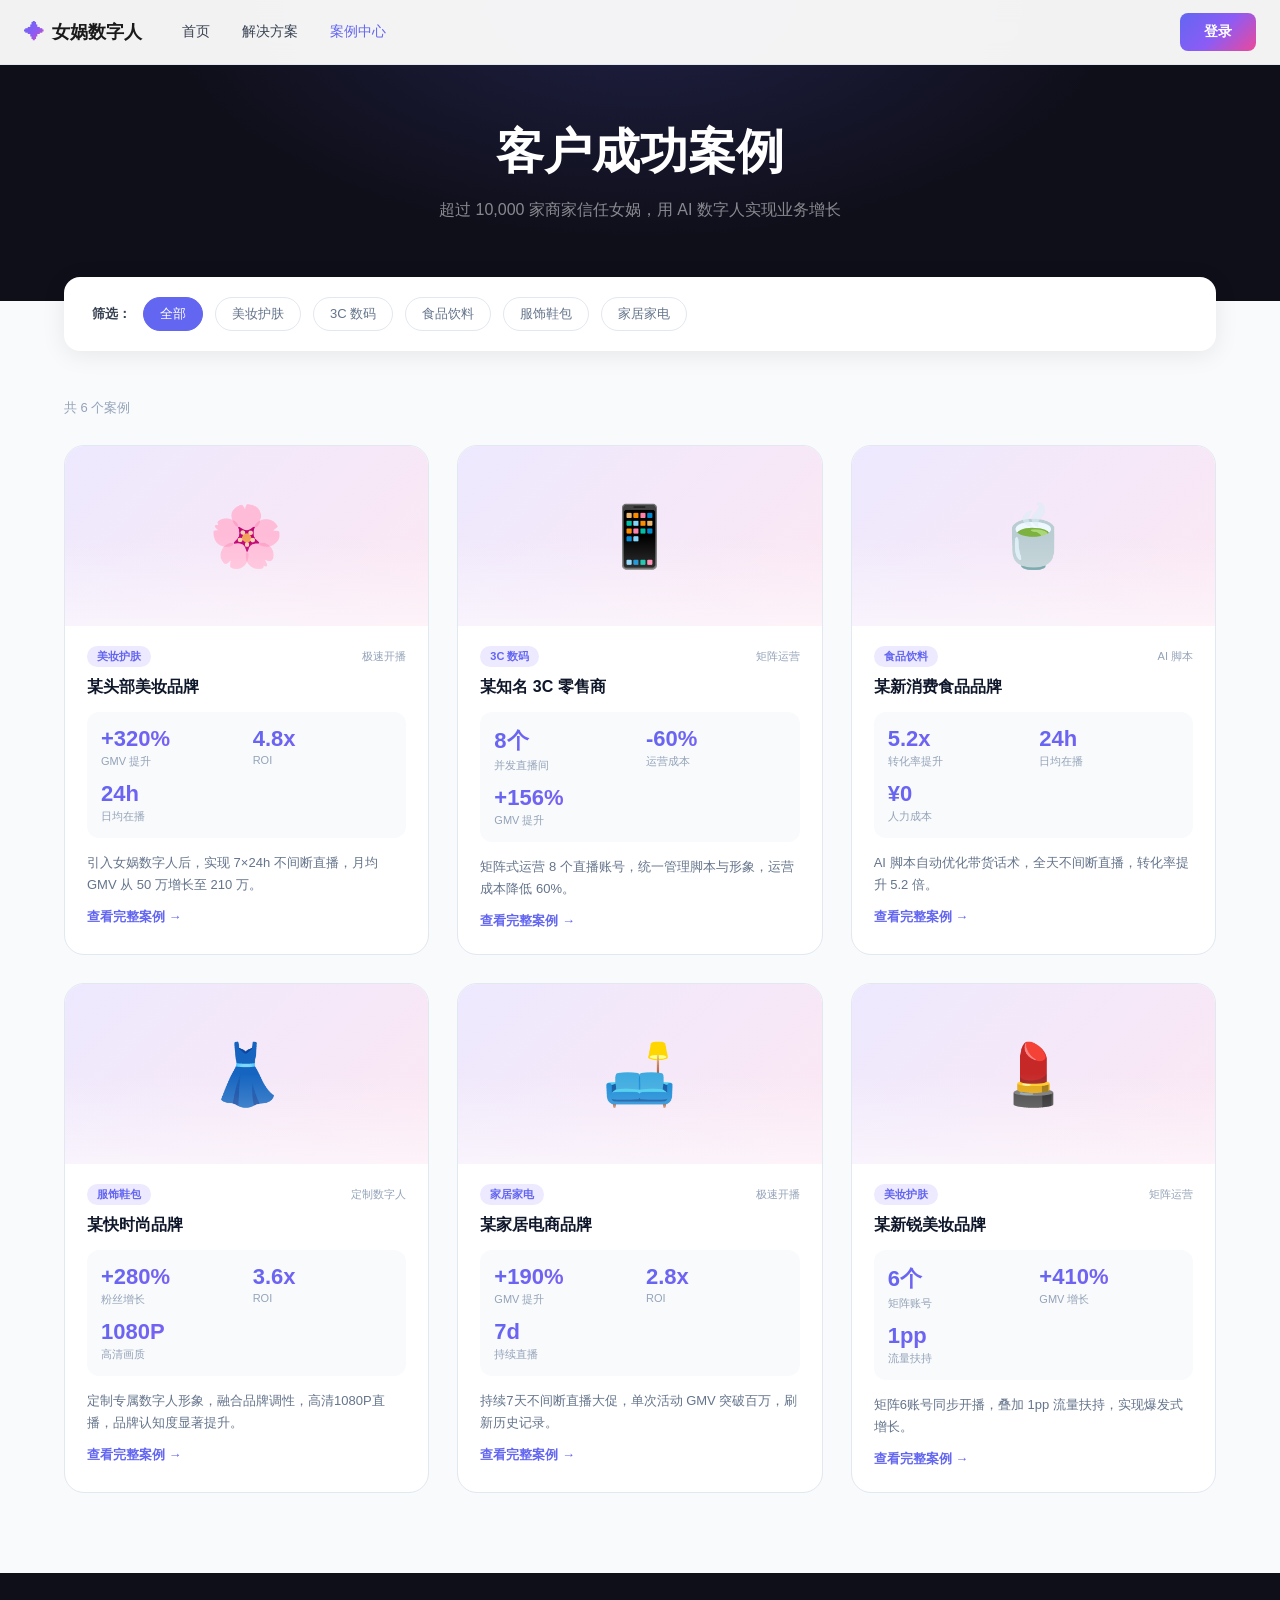
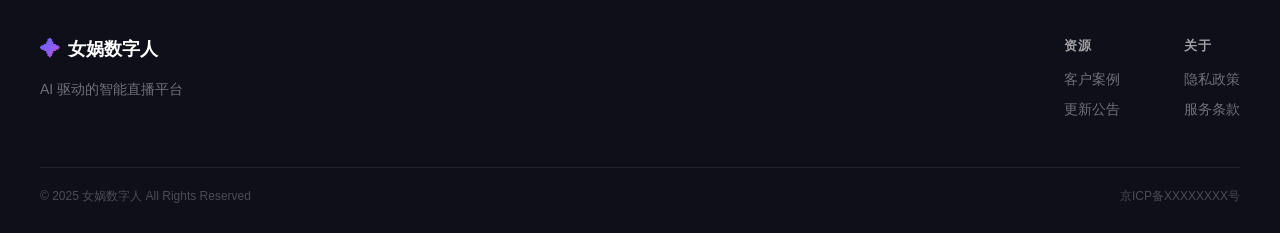
==== commit 5daac438: "fix: 权益文案调整 - 7×24h改为3天连播、4K改为1080P、卡片副标题精简" ====
--- a/cases.html
+++ b/cases.html
@@ -111,7 +111,14 @@
     <div class="nav-cta">
       <div id="navLoggedOut"><button class="btn-primary" onclick="goLogin()">登录</button></div>
       <div id="navLoggedIn" style="display:none;align-items:center;gap:12px">
-        <a href="console.html" class="btn-outline">控制台</a>
+        <a href="console.html" class="btn-outline" id="navConsoleLink" style="display:none;">控制台</a>
+        <div class="avatar-wrap" id="avatarWrap">
+          <div class="avatar">广</div>
+          <div class="avatar-dropdown">
+            <a href="console.html#messages">消息中心</a>
+            <a href="#" onclick="logout()">退出登录</a>
+          </div>
+        </div>
       </div>
     </div>
   </div>
@@ -179,7 +186,7 @@
   { id: 'case1', category: 'beauty', emoji: '🌸', industry: '美妆护肤', type: '极速开播', name: '某头部美妆品牌', metrics: ['+320%', '4.8x', '24h'], metricLabels: ['GMV 提升', 'ROI', '日均在播'], desc: '引入女娲数字人后，实现 7×24h 不间断直播，月均 GMV 从 50 万增长至 210 万。', detail: '该品牌原有直播团队每日只能播出8小时，引入女娲数字人后实现全天候直播，配合AI脚本优化，ROI从1.5提升至4.8，月均GMV从50万增至210万元。' },
   { id: 'case2', category: '3c', emoji: '📱', industry: '3C 数码', type: '矩阵运营', name: '某知名 3C 零售商', metrics: ['8个', '-60%', '+156%'], metricLabels: ['并发直播间', '运营成本', 'GMV 提升'], desc: '矩阵式运营 8 个直播账号，统一管理脚本与形象，运营成本降低 60%。', detail: '借助女娲高级版矩阵开播能力，商家实现了8个账号同步开播，统一脚本管理大幅降低运营人力，月均GMV实现156%增长，成为行业标杆案例。' },
   { id: 'case3', category: 'food', emoji: '🍵', industry: '食品饮料', type: 'AI 脚本', name: '某新消费食品品牌', metrics: ['5.2x', '24h', '¥0'], metricLabels: ['转化率提升', '日均在播', '人力成本'], desc: 'AI 脚本自动优化带货话术，全天不间断直播，转化率提升 5.2 倍。', detail: '品牌原先需要3名主播轮流，引入女娲后人力成本归零，AI脚本针对食品品类深度优化，购物车点击率提升5.2倍，好评率也显著提升。' },
-  { id: 'case4', category: 'fashion', emoji: '👗', industry: '服饰鞋包', type: '定制数字人', name: '某快时尚品牌', metrics: ['+280%', '3.6x', '4K'], metricLabels: ['粉丝增长', 'ROI', '高清画质'], desc: '定制专属数字人形象，融合品牌调性，高清4K直播，品牌认知度显著提升。', detail: '基于高级版定制能力，品牌复刻了明星代言人的形象数字人，配合4K高清直播和专业灯光模拟，直播间视觉质感大幅提升，粉丝增长280%。' },
+  { id: 'case4', category: 'fashion', emoji: '👗', industry: '服饰鞋包', type: '定制数字人', name: '某快时尚品牌', metrics: ['+280%', '3.6x', '1080P'], metricLabels: ['粉丝增长', 'ROI', '高清画质'], desc: '定制专属数字人形象，融合品牌调性，高清1080P直播，品牌认知度显著提升。', detail: '基于高级版定制能力，品牌复刻了明星代言人的形象数字人，配合1080P高清直播和专业灯光模拟，直播间视觉质感大幅提升，粉丝增长280%。' },
   { id: 'case5', category: 'home', emoji: '🛋️', industry: '家居家电', type: '极速开播', name: '某家居电商品牌', metrics: ['+190%', '2.8x', '7d'], metricLabels: ['GMV 提升', 'ROI', '持续直播'], desc: '持续7天不间断直播大促，单次活动 GMV 突破百万，刷新历史记录。', detail: '年货节期间，该品牌通过极速开播实现7天不间断直播大促，单次活动GMV破百万，同比增长190%，成为平台年货节家居品类TOP商家。' },
   { id: 'case6', category: 'beauty', emoji: '💄', industry: '美妆护肤', type: '矩阵运营', name: '某新锐美妆品牌', metrics: ['6个', '+410%', '1pp'], metricLabels: ['矩阵账号', 'GMV 增长', '流量扶持'], desc: '矩阵6账号同步开播，叠加 1pp 流量扶持，实现爆发式增长。', detail: '品牌从0起步，通过女娲高级版获得1pp流量扶持，同时矩阵运营6个账号，短短3个月GMV增长410%，成功跻身平台美妆品类头部商家。' },
 ];
--- a/style.css
+++ b/style.css
@@ -630,9 +630,8 @@
 
 .plan-card {
   border-radius: 24px;
-  padding: 40px 36px;
+  padding: 48px 36px 40px;
   position: relative;
-  overflow: hidden;
   transition: transform .2s;
 }
 .plan-card:hover { transform: translateY(-4px); }
@@ -675,6 +674,54 @@
 .btn-plan-ghost:hover { border-color: rgba(255,255,255,.5); color: #fff; }
 
 .plan-note { text-align: center; font-size: 12px; color: var(--text-muted); margin-top: 16px; }
+
+/* Plan card states */
+.plan-card.recommended {
+  border-color: var(--primary);
+  box-shadow: 0 0 0 3px rgba(99,102,241,.15), 0 20px 50px rgba(0,0,0,.12);
+}
+.plan-card.recommended::before {
+  content: '消耗匹配';
+  position: absolute;
+  top: -12px;
+  left: 50%;
+  transform: translateX(-50%);
+  background: var(--gradient);
+  color: #fff;
+  font-size: 12px;
+  font-weight: 700;
+  padding: 4px 16px;
+  border-radius: 20px;
+  z-index: 10;
+}
+.plan-card.current {
+  border-color: #22c55e;
+}
+.plan-card.current::before {
+  content: '当前版本';
+  background: #22c55e;
+}
+.plan-card.disabled {
+  /* 不使用置灰效果，保持正常显示 */
+}
+.plan-card-note {
+  font-size: 12px;
+  color: var(--text-muted);
+  text-align: center;
+  margin-top: 16px;
+  padding-top: 16px;
+  border-top: 1px solid var(--border);
+}
+.plan-pro .plan-card-note {
+  border-top-color: rgba(255,255,255,.1);
+  color: rgba(255,255,255,.45);
+}
+
+/* Solution CTA container */
+.solution-cta-wrap { text-align: center; margin-top: 32px; }
+.solution-cta-hint { margin-top: 16px; font-size: 14px; }
+.solution-cta-hint a { color: var(--primary); font-weight: 500; }
+.solution-cta-hint a:hover { text-decoration: underline; }
 
 /* Compare table */
 .compare-table-wrap {
